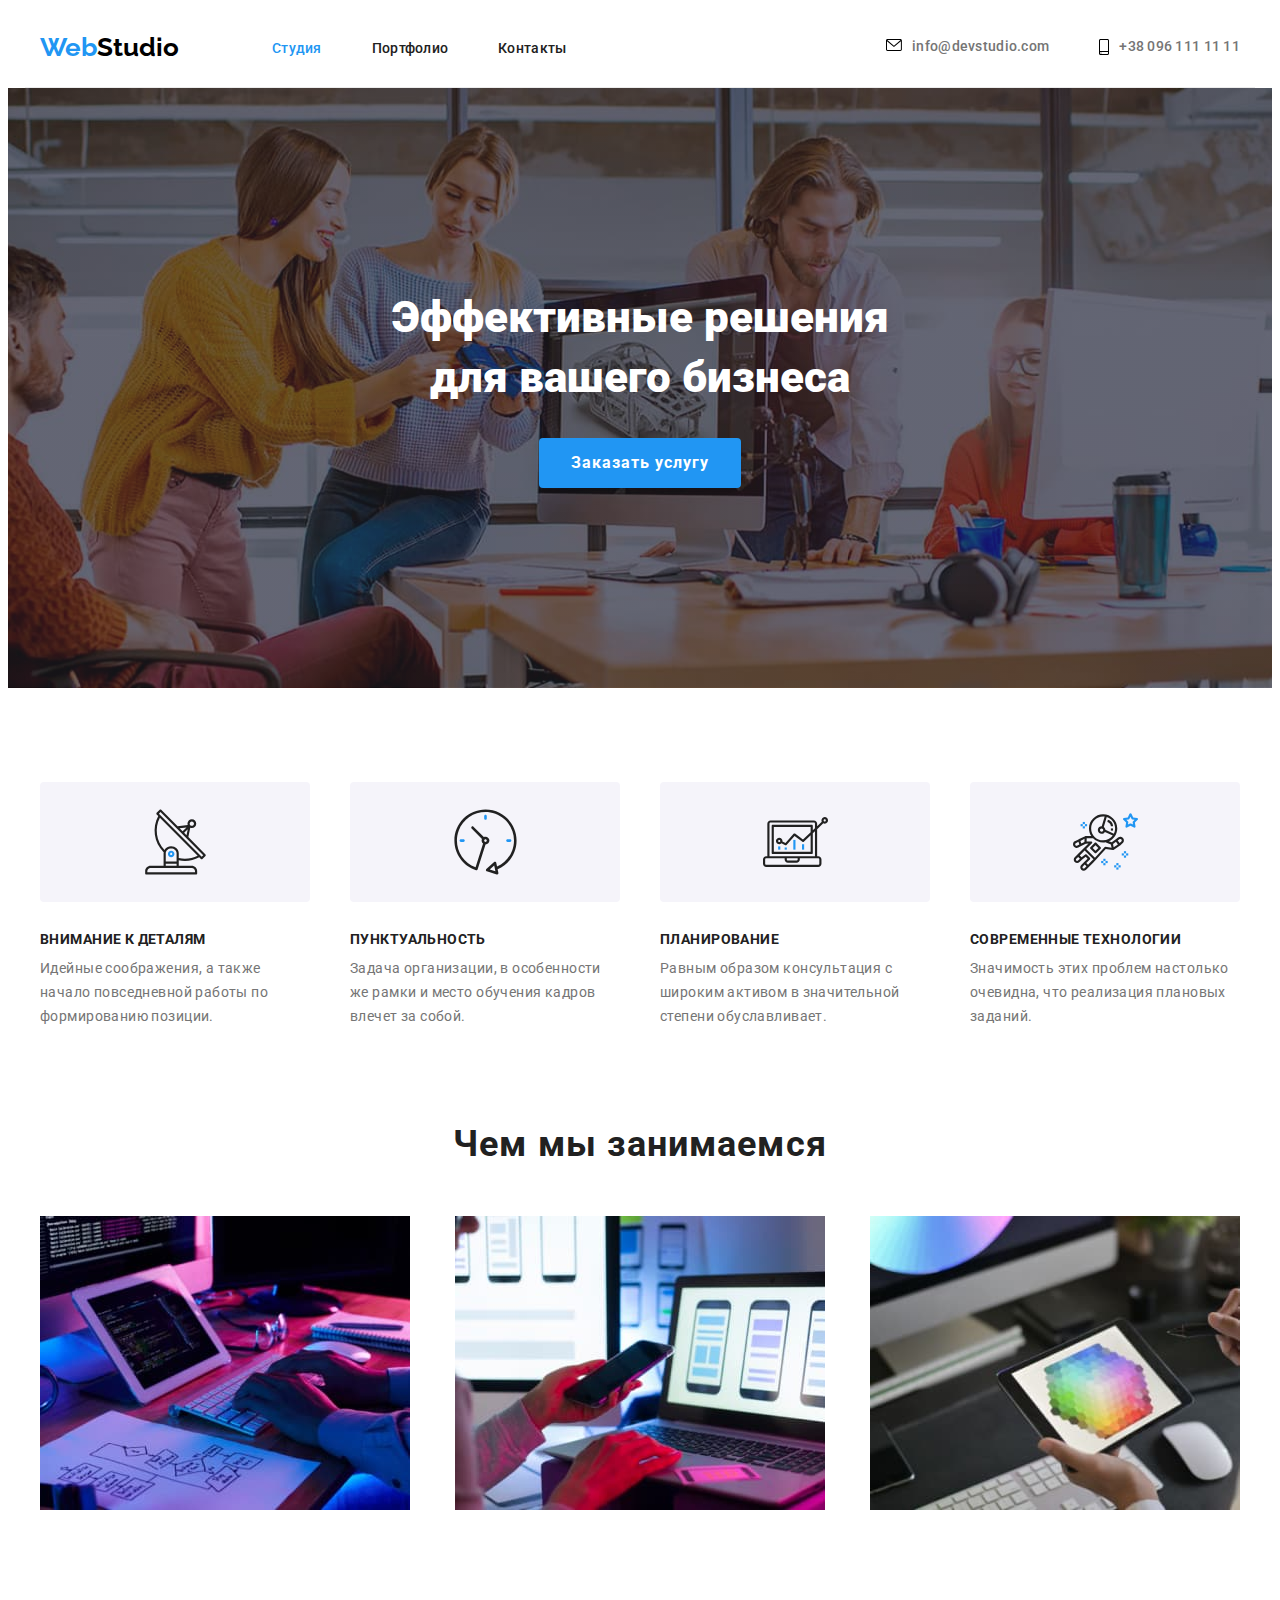
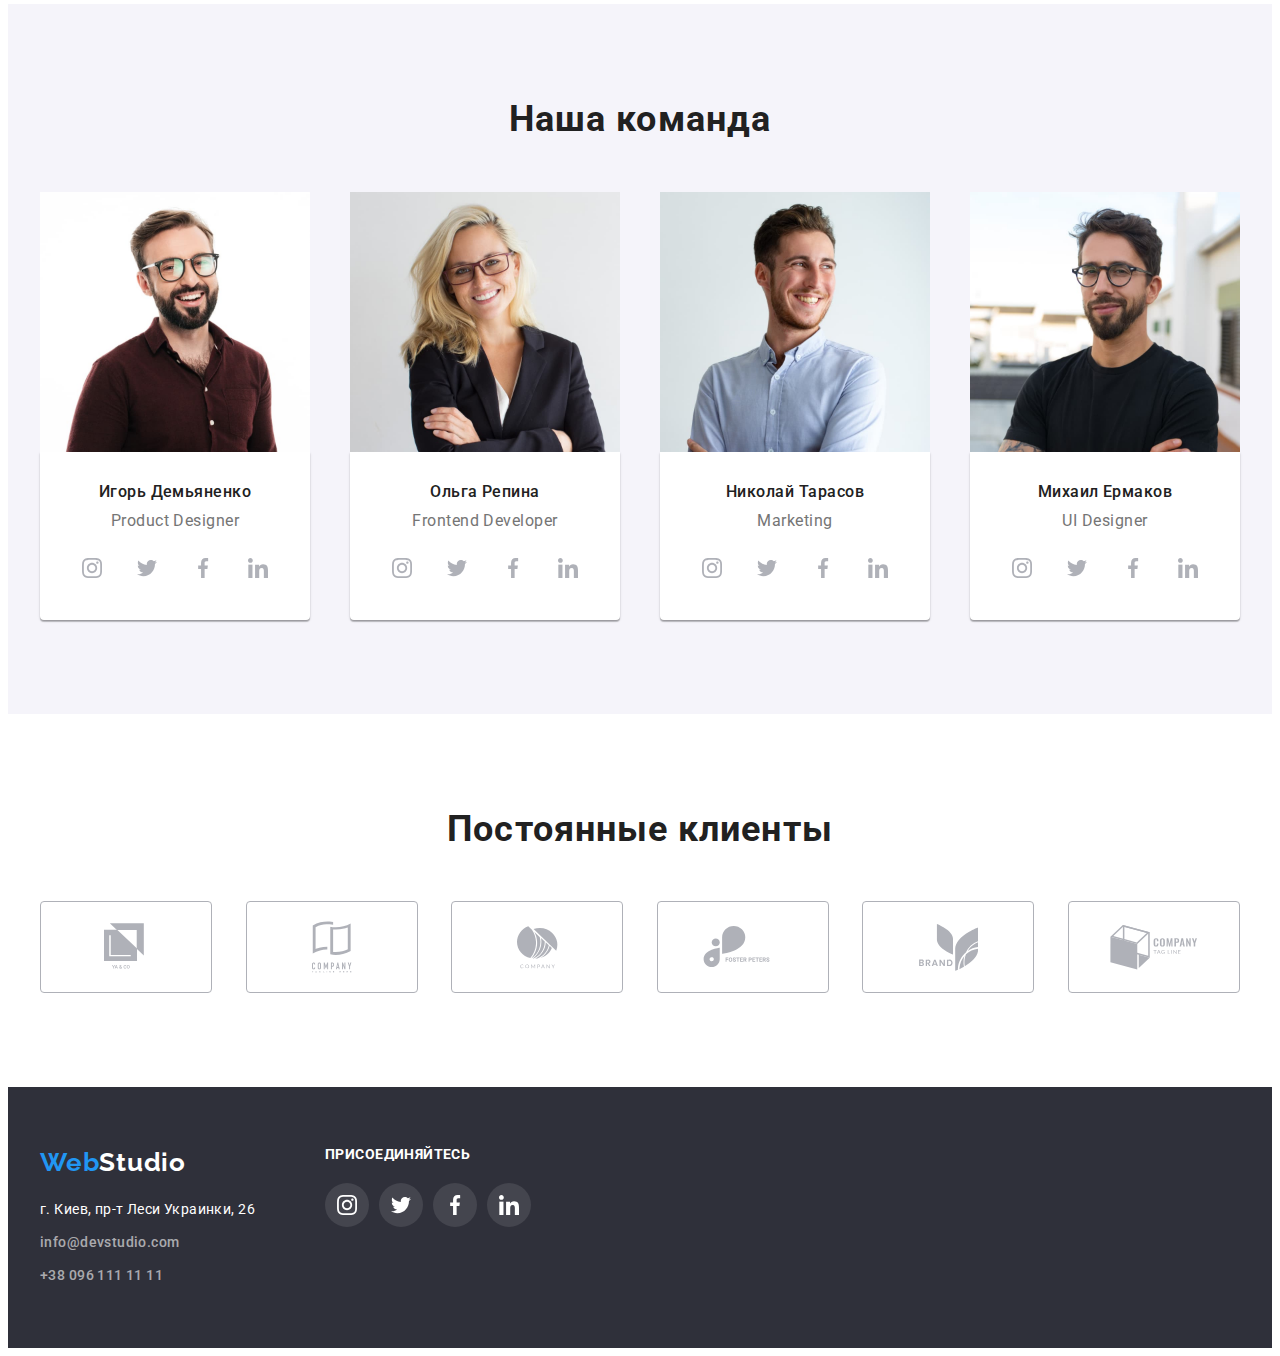
==== index.html @ 3fcf1eee "Initial commit" ====
<!DOCTYPE html>
<html lang="ru">
  <head>
    <meta charset="UTF-8" />
    <meta http-equiv="X-UA-Compatible" content="IE=edge" />
    <meta name="viewport" content="width=device-width, initial-scale=1.0" />
    <title>WebStudio</title>
    <link
      rel="stylesheet"
      href="https://cdnjs.cloudflare.com/ajax/libs/modern-normalize/1.0.0/modern-normalize.min.css"
      integrity="sha512-ISS7cAi1PEhQ8jnbJpJZMd29NlhNj4AWYyLOSp2CE/CsHxTCu+r+t0D2yoJudVrd0/8fTVPUVDzY5Tvli75u/g=="
      crossorigin="anonymous"
    />
    <link rel="preconnect" href="https://fonts.gstatic.com" />
    <link rel="preconnect" href="https://fonts.gstatic.com" />
    <link
      href="https://fonts.googleapis.com/css2?family=Raleway:wght@700&family=Roboto:wght@400;500;700;900&display=swap"
      rel="stylesheet"
    />
    <link rel="stylesheet" href="./css/style.css" />
  </head>
  <body>
    <!--Шапка сайта-->
    <header class="page-header">
      <div class="container">
        <nav class="header-nav">
          <a href="./index.html" class="logo link">Web<span>Studio</span></a>
          <ul class="site-nav list">
            <li class="site-nav-item"><a href="./index.html" class="link current"> Студия </a></li>
            <li class="site-nav-item"><a href="./portfolio.html" class="link"> Портфолио </a></li>
            <li class="site-nav-item"><a href="" class="link"> Контакты </a></li>
          </ul>
        </nav>
        <ul class="auth-nav">
          <li class="auth-nav-item">
            <a href="mailto:" class="link current">
              <svg class="icon" width="16" height="12">
                <use href="./imeges/icons.svg#mail"></use>
              </svg>
              info@devstudio.com
            </a>
          </li>
          <li class="auth-nav-item">
            <a href="tel:" class="link">
              <svg class="icon" width="10" height="16">
                <use href="./imeges/icons.svg#tell"></use>
              </svg>
              +38 096 111 11 11
            </a>
          </li>
        </ul>
      </div>
    </header>
    <!-- Основной контейнер -->
    <main>
      <!--Главный заголовок-->
      <section class="hero-section">
        <div class="container">
          <h1 class="hero-title">
            Эффективные решения <br />
            для вашего бизнеса
          </h1>
          <button type="button" class="button primary">Заказать услугу</button>
        </div>
      </section>
      <!--Описание деятельности-->
      <section class="section-work">
        <div class="container">
          <ul class="section-work list">
            <li class="section-work item">
              <div class="section-work-box">
                <svg class="icon" width="65" height="70">
                  <use href="./imeges/icons.svg#antenna"></use>
                </svg>
              </div>
            </li>
            <li class="section-work item">
              <div class="section-work-box">
                <svg class="icon" width="65" height="70">
                  <use href="./imeges/icons.svg#clock"></use>
                </svg>
              </div>
            </li>
            <li class="section-work item">
              <div class="section-work-box">
                <svg class="icon" width="65" height="70">
                  <use href="./imeges/icons.svg#diagram"></use>
                </svg>
              </div>
            </li>
            <li class="section-work item">
              <div class="section-work-box">
                <svg class="icon" width="65" height="70">
                  <use href="./imeges/icons.svg#astronaut"></use>
                </svg>
              </div>
            </li>
          </ul>
          <ul class="section-work list">
            <li class="section-work item">
              <div class="box">
                <h3 class="subtitle">Внимание к деталям</h3>
                <p class="text">Идейные соображения, а также начало повседневной работы по формированию позиции.</p>
              </div>
            </li>
            <li class="section-work item">
              <div class="box">
                <h3 class="subtitle">Пунктуальность</h3>
                <p class="text">Задача организации, в особенности же рамки и место обучения кадров влечет за собой.</p>
              </div>
            </li>
            <li class="section-work item">
              <div class="box">
                <h3 class="subtitle">Планирование</h3>
                <p class="text">Равным образом консультация с широким активом в значительной степени обуславливает.</p>
              </div>
            </li>
            <li class="section-work item">
              <div class="box">
                <h3 class="subtitle">Современные технологии</h3>
                <p class="text">Значимость этих проблем настолько очевидна, что реализация плановых заданий.</p>
              </div>
            </li>
          </ul>
        </div>
      </section>
      <!-- Чем мы занимаемся  -->
      <section class="section-description">
        <div class="container">
          <h2 class="title">Чем мы занимаемся</h2>
          <ul class="description-list">
            <li class="description-list-item">
              <img src="./imeges/photo1.jpg" width="370" height="294" alt="Рабочий стол програмиста" />
            </li>
            <li class="description-list-item">
              <img src="./imeges/photo2.jpg" width="370" height="294" alt="Разработчик мобильных приложений" />
            </li>
            <li class="description-list-item">
              <img src="./imeges/photo3.jpg" width="370" height="294" alt="Веб-дизайнер с планшетом" />
            </li>
          </ul>
        </div>
      </section>
      <!--Наша команда-->
      <section class="section-teem">
        <div class="container">
          <h2 class="title">Наша команда</h2>
          <ul class="teem-list">
            <li class="teem-list-item">
              <img class="img" src="./imeges/igor.jpg" width="270" height="260" alt="Игорь Демьяненко" />
              <div class="teem-list-wrapper">
                <h3 class="subtitle">Игорь Демьяненко</h3>
                <p class="text">Product Designer</p>
                <ul class="list">
                  <li class="item">
                    <a href="https://www.instagram.com/?hl=ru" class="link">
                      <svg class="icon" width="20" height="20">
                        <use href="./imeges/icons.svg#instagram"></use>
                      </svg>
                    </a>
                  </li>
                  <li class="item">
                    <a href="https://twitter.com/?lang=ru" class="link">
                      <svg class="icon" width="20" height="20">
                        <use href="./imeges/icons.svg#twitter"></use>
                      </svg>
                    </a>
                  </li>
                  <li class="item">
                    <a href="https://www.facebook.com/profile.php?id=100006098501438" class="link">
                      <svg class="icon" width="20" height="20">
                        <use href="./imeges/icons.svg#facebook"></use>
                      </svg>
                    </a>
                  </li>
                  <li class="item">
                    <a href="https://www.linkedin.com/learning?trk=homepage-learning_nav-header-logo" class="link">
                      <svg class="icon" width="20" height="20">
                        <use href="./imeges/icons.svg#linkedin"></use>
                      </svg>
                    </a>
                  </li>
                </ul>
              </div>
            </li>
            <li class="teem-list-item">
              <img class="img" src="./imeges/olga.jpg" width="270" height="260" alt="Ольга Репина" />
              <div class="teem-list-wrapper">
                <h3 class="subtitle">Ольга Репина</h3>
                <p class="text">Frontend Developer</p>
                <ul class="list">
                  <li class="item">
                    <a href="" class="link">
                      <svg class="icon" width="20" height="20">
                        <use href="./imeges/icons.svg#instagram"></use>
                      </svg>
                    </a>
                  </li>
                  <li class="item">
                    <a href="" class="link">
                      <svg class="icon" width="20" height="20">
                        <use href="./imeges/icons.svg#twitter"></use>
                      </svg>
                    </a>
                  </li>
                  <li class="item">
                    <a href="" class="link">
                      <svg class="icon" width="20" height="20">
                        <use href="./imeges/icons.svg#facebook"></use>
                      </svg>
                    </a>
                  </li>
                  <li class="item">
                    <a href="" class="link">
                      <svg class="icon" width="20" height="20">
                        <use href="./imeges/icons.svg#linkedin"></use>
                      </svg>
                    </a>
                  </li>
                </ul>
              </div>
            </li>
            <li class="teem-list-item">
              <img class="img" src="./imeges/nickolay.jpg" width="270" height="260" alt="Николай Тарасов" />
              <div class="teem-list-wrapper">
                <h3 class="subtitle">Николай Тарасов</h3>
                <p class="text">Marketing</p>
                <ul class="list">
                  <li class="item">
                    <a href="" class="link">
                      <svg class="icon" width="20" height="20">
                        <use href="./imeges/icons.svg#instagram"></use>
                      </svg>
                    </a>
                  </li>
                  <li class="item">
                    <a href="" class="link">
                      <svg class="icon" width="20" height="20">
                        <use href="./imeges/icons.svg#twitter"></use>
                      </svg>
                    </a>
                  </li>
                  <li class="item">
                    <a href="" class="link">
                      <svg class="icon" width="20" height="20">
                        <use href="./imeges/icons.svg#facebook"></use>
                      </svg>
                    </a>
                  </li>
                  <li class="item">
                    <a href="" class="link">
                      <svg class="icon" width="20" height="20">
                        <use href="./imeges/icons.svg#linkedin"></use>
                      </svg>
                    </a>
                  </li>
                </ul>
              </div>
            </li>
            <li class="teem-list-item">
              <img class="img" src="./imeges/misha.jpg" width="270" height="260" alt="Михаил Ермаков" />
              <div class="teem-list-wrapper">
                <h3 class="subtitle">Михаил Ермаков</h3>
                <p class="text">UI Designer</p>
                <ul class="list">
                  <li class="item">
                    <a href="" class="link">
                      <svg class="icon" width="20" height="20">
                        <use href="./imeges/icons.svg#instagram"></use>
                      </svg>
                    </a>
                  </li>
                  <li class="item">
                    <a href="" class="link">
                      <svg class="icon" width="20" height="20">
                        <use href="./imeges/icons.svg#twitter"></use>
                      </svg>
                    </a>
                  </li>
                  <li class="item">
                    <a href="" class="link">
                      <svg class="icon" width="20" height="20">
                        <use href="./imeges/icons.svg#facebook"></use>
                      </svg>
                    </a>
                  </li>
                  <li class="item">
                    <a href="" class="link">
                      <svg class="icon" width="20" height="20">
                        <use href="./imeges/icons.svg#linkedin"></use>
                      </svg>
                    </a>
                  </li>
                </ul>
              </div>
            </li>
          </ul>
        </div>
      </section>
      <!-- Постоянные клиенты -->
      <section class="section-clients">
        <div class="container">
          <h2 class="title">Постоянные клиенты</h2>
          <ul class="list">
            <li class="item">
              <a href="" class="link">
                <svg class="icon" width="44" height="49">
                  <use href="./imeges/icons.svg#logo1"></use>
                </svg>
              </a>
            </li>
            <li class="item">
              <a href="" class="link">
                <svg class="icon" width="40" height="52">
                  <use href="./imeges/icons.svg#logo2"></use>
                </svg>
              </a>
            </li>
            <li class="item">
              <a href="" class="link">
                <svg class="icon" width="41" height="43">
                  <use href="./imeges/icons.svg#logo3"></use>
                </svg>
              </a>
            </li>
            <li class="item">
              <a href="" class="link">
                <svg class="icon" width="80" height="42">
                  <use href="./imeges/icons.svg#logo4"></use>
                </svg>
              </a>
            </li>
            <li class="item">
              <a href="" class="link">
                <svg class="icon" width="59" height="47">
                  <use href="./imeges/icons.svg#logo5"></use>
                </svg>
              </a>
            </li>
            <li class="item">
              <a href="" class="link">
                <svg class="icon" width="88" height="45">
                  <use href="./imeges/icons.svg#logo6"></use>
                </svg>
              </a>
            </li>
          </ul>
        </div>
      </section>
    </main>
    <!-- Футер -->
    <footer class="page-footer">
      <div class="container">
        <div class="address-box">
          <a href="./index.html" class="logo link">Web<span>Studio</span></a>
          <address class="address-footer">г. Киев, пр-т Леси Украинки, 26</address>
          <ul class="auth-nav-footer list">
            <li class="auth-nav item"><a href="mailto:" class="link"> info@devstudio.com </a></li>
            <li class="auth-nav item"><a href="tel:" class="link"> +38 096 111 11 11 </a></li>
          </ul>
        </div>
        <div class="link-box">
          <p class="text">присоединяйтесь</p>
          <ul class="list">
            <li class="item">
              <a href="" class="link">
                <svg class="icon" width="20" height="20">
                  <use href="./imeges/icons.svg#instagram"></use>
                </svg>
              </a>
            </li>
            <li class="item">
              <a href="" class="link">
                <svg class="icon" width="20" height="20">
                  <use href="./imeges/icons.svg#twitter"></use>
                </svg>
              </a>
            </li>
            <li class="item">
              <a href="" class="link">
                <svg class="icon" width="20" height="20">
                  <use href="./imeges/icons.svg#facebook"></use>
                </svg>
              </a>
            </li>
            <li class="item">
              <a href="" class="link">
                <svg class="icon" width="20" height="20">
                  <use href="./imeges/icons.svg#linkedin"></use>
                </svg>
              </a>
            </li>
          </ul>
        </div>
      </div>
    </footer>
  </body>
</html>
---- css/style.css ----
:root {
  --primery-color-text: #757575;
  --title-text-color: #212121;
  --link-color: #212121;
  --bg-link-color: #f5f4fa;
  --hover-link-color: #ffffff;
  --bg-hover-link-color: #2196f3;
  --accent-color: #2196f3;
}

/* общие стили */
body {
  background-color: #ffffff;
  color: var(--primery-color-text);
  font-family: 'Roboto', sans-serif;
  font-style: normal;
}

h1,
h2,
h3,
h4,
h5,
h6,
p {
  margin: 0;
}

ul,
ol {
  margin: 0;
  padding: 0;
}

.link {
  text-decoration: none;
}

.list {
  list-style: none;
}

img {
  display: block;
}

button {
  cursor: pointer;
  font-family: inherit;
  color: var(--link-color);
  background: var(--bg-link-color);
  font-family: 'Roboto', sans-serif;
  border: 0px;
}

li {
  list-style: none;
}

a:hover {
  text-decoration: none;
}

.container {
  width: 1200px;
  margin: 0 auto;
  padding: 0 15px;
}

.visually-hidden {
  position: absolute !important;
  clip: rect(1px 1px 1px 1px);
  clip: rect(1px, 1px, 1px, 1px);
  padding: 0 !important;
  border: 0 !important;
  height: 1px !important;
  width: 1px !important;
  overflow: hidden;
}

/* ====================================header============================== */
.page-header .container {
  display: flex;
  justify-content: space-between;
  align-items: center;
  padding-top: 24px;
  padding-bottom: 24px;
  border-bottom: 1px solid #ECECEC;
}

.auth-nav .icon {
  display: flex;
  margin-right: 10px;
}

.auth-nav .link {
  display: flex;
}

.container .header-nav {
  display: flex;
  align-items: center;
}

.auth-nav .auth-nav-item {
  display: flex;
}

.site-nav-item:not(:last-child) {
  margin-right: 50px;
}

.auth-nav-item:not(:first-child) {
  margin-left: 50px;
}

.page-header .header-nav {
  display: flex;
}

.page-header .site-nav {
  display: flex;
}

.page-header .auth-nav  {
  display: flex;
}


.page-header .logo {
  color: #2196f3;
  font-family: "Raleway", sans-serif;
  font-weight: bold;
  font-size: 26px;
  line-height: 1.19;
  margin-right: 93px;
}

.page-header .logo span {
  color: black;
  font-family: "Raleway", sans-serif;
}

.site-nav .link {
  color: var(--link-color);
  font-weight: 500;
  font-size: 14px;
  line-height: 1.06;
  letter-spacing: 0.02em;
}

.site-nav .link:hover,
.site-nav .link:focus {
  color: var(--accent-color);
}

.site-nav .link.current {
  color: var(--accent-color);
}

.auth-nav .link {
  color: #757575;
  font-weight: 500;
  font-size: 14px;
  line-height: 1.06;
  letter-spacing: 0.02em;
}

.auth-nav .link:hover,
.auth-nav .link:focus {
  color: var(--accent-color);
}

.auth-nav .link:hover,
.auth-nav .link:focus {
  fill: var(--accent-color);
}

/* =======================================Футер===================== */
.page-footer {
  background: #2f303a;
}

.page-footer .container {
  display: flex;
  padding-top: 60px;
  padding-bottom: 60px;
}

.page-footer .address-box {
  margin-right: 70px;
}

.link-box .list {
  display: flex;
}


.link-box .link {
  display: flex;
  display: flex;
  width: 44px;
  height: 44px;
  justify-content: center;
  align-items: center;
  background-color: rgba(255, 255, 255, 0.1);
  border-radius: 50%;
}

.link-box .link:hover,
.link-box .link:focus {
  background-color: var(--accent-color);
}

.link-box .icon {
  fill: #FFFFFF;
}

.link-box .item:not(:last-child) {
  margin-right: 10px;
}

.link-box .text {
  font-weight: bold;
  font-size: 14px;
  line-height: 1.14;
  letter-spacing: 0.03em;
  text-transform: uppercase;
  color: #FFFFFF;
  margin-bottom: 20px;
}

.page-footer .auth-nav.item:not(:last-child) {
  margin-bottom: 9px;
}

.page-footer .address-footer {
  font-style: normal;
  font-size: 14px;
  line-height: 1.71;
  letter-spacing: 0.03em;
  color: #ffffff;
  margin-bottom: 9px;
}

.page-footer .link {
  font-size: 14px;
  line-height: 1.71;
  letter-spacing: 0.03em;
  color: rgba(255, 255, 255, 0.6);
}

.auth-nav-footer .link:hover,
.auth-nav-footer .link:focus {
  color: var(--accent-color);
}

.page-footer .logo {
  display: block;
  font-family: "Raleway",
  sans-serif;
  font-weight: bold;
  font-size: 26px;
  line-height: 1.2;
  letter-spacing: 0.03em;
  color: #2196f3;
  margin-bottom: 20px;
}

.page-footer span {
  color: #ffffff;
  font-family: "Raleway", sans-serif;
}

/* ============================Основной контент студия==============================*/

/* =================================Главный заголовок ===============================*/
.hero-section {
  background-color: #2f303a;
  background-image:linear-gradient(rgba(47, 48, 58, 0.4),
  rgba(47, 48, 58, 0.4)), url("../imeges/bg-hero.jpg");
  background-repeat: no-repeat;
  background-position: center;
}

.hero-section .container {
  padding-top: 200px;
  padding-bottom: 200px;
}

.container .button.primary {
  display: block;
  margin-top: 30px;
  margin-left: auto;
  margin-right: auto;
}

.hero-section .hero-title {
  font-style: normal;
  font-weight: 900;
  font-size: 44px;
  line-height: 1.36;
  text-align: center;
  color: #ffffff;
}

.button.primary {
  font-family: "Roboto", sans-serif;
  font-style: normal;
  font-weight: 700;
  font-size: 16px;
  line-height: 1.87;
  letter-spacing: 0.06em;
  color: var(--hover-link-color);
  background: var(--accent-color);
  box-shadow: 0px 4px 4px rgba(0, 0, 0, 0.15);
  border: 0px;
  border-radius: 4px;
  padding: 10px 32px;
}
/* =================================Главный заголовок ===============================*/



/* =========================Описание деятельности==================================== */
.section-work .section-work-box {
  display: flex;
  justify-content:center;
  align-items: center;
  width: 270px;
  height: 120px;
  background: #F5F4FA;
  border-radius: 4px;
  margin-bottom: 30px;
}
.section-work .container {
  padding-bottom: 94px;
  padding-top: 94px;
}

.section-work .section-work.list {
  display: flex;
  justify-content:space-between;
  align-items: center;
}

.section-work .section-work.item {
  width: 270px;
}

.section-work .subtitle {
  font-weight: 700;
  font-size: 14px;
  line-height: 1.14;
  letter-spacing: 0.03em;
  text-transform: uppercase;
  color: var(--title-text-color);
  margin-bottom: 10px;
}

.section-work .text {
  font-size: 14px;
  line-height: 1.71;
  letter-spacing: 0.03em;
  color: var(--primery-color-text);
}
/* =========================Описание деятельности==================================== */



/* =====================================Чем мы занимаемся============================= */

.section-description .description-list {
  display: flex;
  justify-content:space-between;
  padding-bottom: 94px;
}

.section-description .title {
  font-weight: 700;
  font-size: 36px;
  line-height: 1.2;
  text-align: center;
  letter-spacing: 0.03em;
  color: var(--title-text-color);
  margin-bottom: 50px;
}
/* =====================================Чем мы занимаемся============================= */



/* ========================================Наша команда================================ */
.section-teem {
  background-color: #F5F4FA;
}

.section-teem .container {
  padding-top: 94px;
  padding-bottom: 94px;
}

.section-teem .teem-list-wrapper{
  background: #FFFFFF;
  box-shadow: 0px 1px 3px rgba(0, 0, 0, 0.12),
  0px 1px 1px rgba(0, 0, 0, 0.14),
  0px 2px 1px rgba(0, 0, 0, 0.2);
  border-radius: 0px 0px 4px 4px;
}

.section-teem .teem-list-wrapper {
  padding: 30px;
}

.teem-list-wrapper .icon {
  fill: #afb1b8;
}

.teem-list-wrapper .list {
  display: flex;
  justify-content: space-between;
}


.teem-list-wrapper .item:hover .icon {
  fill: #FFFFFF;
}

.teem-list-wrapper .link:hover {
  background-color: var(--accent-color);
}

.teem-list-wrapper .link:focus {
  background-color: var(--accent-color);
}

.teem-list-wrapper .item:focus .icon {
    fill: #FFFFFF;
}

.teem-list-wrapper .link {
  display: flex;
  width: 44px;
  height: 44px;
  justify-content: center;
  align-items: center;
  border-radius: 50%;
}

.section-teem .teem-list {
  display: flex;
  justify-content: space-between;
  flex-wrap: wrap;
}

.section-teem .title {
  font-weight: 700;
  font-size: 36px;
  line-height: 1.2;
  text-align: center;
  letter-spacing: 0.03em;
  color: var(--title-text-color);
  margin-bottom: 50px;
}

.section-teem .subtitle {
  font-weight: 500;
  font-size: 16px;
  line-height: 1.2;
  letter-spacing: 0.03em;
  color: var(--title-text-color);
  margin-bottom: 10px;
  text-align: center;
}

.section-teem .text {
  font-weight: 400;
  font-size: 16px;
  line-height: 1.2;
  letter-spacing: 0.03em;
  color: var(--primery-color-text);
  text-align: center;
  margin-bottom: 16px;
}
/* ========================================Наша команда================================ */



/* =======================================Постоянные клиенты======================= */

.section-clients .list {
  display: flex;
  justify-content: space-between;
}

.section-clients .item{
  display: flex;
}

.section-clients .icon {
  fill:#afb1b8;
}

.section-clients .link:hover {
  border: 1px solid var(--accent-color);
}

.section-clients .link:hover .icon {
  fill: var(--accent-color);
}

.section-clients .link:focus {
  border: 1px solid var(--accent-color);
}

.section-clients .link:focus .icon {
  fill: var(--accent-color);
}

.section-clients .link {
  display: flex;
  width: 170px;
  height: 90px;
  justify-content: center;
  align-items: center;
  border: 1px solid #AFB1B8;
  border-radius: 4px;
}

.section-clients .container {
  margin-bottom: 94px;
  margin-top: 94px;
}

.section-clients .title {
  font-weight: 700;
  font-size: 36px;
  line-height: 1.2;
  text-align: center;
  letter-spacing: 0.03em;
  color: var(--title-text-color);
  margin-bottom: 50px;
}
/* =======================================Постоянные клиенты======================= */











/* ==================================Основной контент Портфолио================= */

/* =============================Фильтр портфолио=================================== */

.portfolio-filter .portfolio-filter-list {
  display: flex;
  justify-content: center;
}

.portfolio-filter .container {
  margin-top: 94px;
  margin-bottom: 50px;
}

.portfolio-filter .portfolio-filter-list-item:not(:last-child) {
  margin-right: 8px;
}

.button.secondary {
  font-weight: 500;
  font-size: 16px;
  line-height: 1.62;
  text-align: center;
  border-radius: 4px;
  color: var(--link-color);
  background: var(--bg-link-color);
  border: 0px;
  padding: 6px 22px;
}

.button.secondary:hover,
.button.secondary:focus {
  background: var(--accent-color);
  box-shadow: 0px 3px 1px rgba(0, 0, 0, 0.1), 0px 1px 2px rgba(0, 0, 0, 0.08),
    0px 2px 2px rgba(0, 0, 0, 0.12);
  color: var(--hover-link-color);
}
/* =============================Фильтр портфолио=================================== */




/* ==============================Карточки============================================== */

.portfolio-work .portfolio-work-list {
  display: flex;
  flex-wrap: wrap;
  margin-top: -30px;
  margin-left: -30px;
}

.portfolio-work .portfolio-work-list-item:hover,
.portfolio-work .portfolio-work-list-item:hover {
  box-shadow: 0px 1px 1px rgba(0, 0, 0, 0.12),
  0px 4px 4px rgba(0, 0, 0, 0.06),
  1px 4px 6px rgba(0, 0, 0, 0.16);
}

.portfolio-work .portfolio-work-list-item {
  display: block;
  margin-top: 30px;
  margin-left: 30px;
  width: calc(100% / 3 - 30px);
}

.portfolio-work .container {
  padding-bottom: 94px;
}

.portfolio-work .portfolio-work-wrapper {
  padding: 20px 24px;
  border: 1px solid #EEEEEE;
  border-top: none;
}

.portfolio-work .subtitle {
  font-weight: 700;
  font-size: 18px;
  line-height: 2;
  letter-spacing: 0.06em;
  color: var(--title-text-color);
  margin-bottom: 4px;
}

.portfolio-work .text {
  font-family: Roboto;
  font-style: normal;
  font-weight: normal;
  font-size: 16px;
  line-height: 1.87;
  letter-spacing: 0.03em;
  color: var(--primery-color-text);
}
/* ==============================Карточки============================================== */
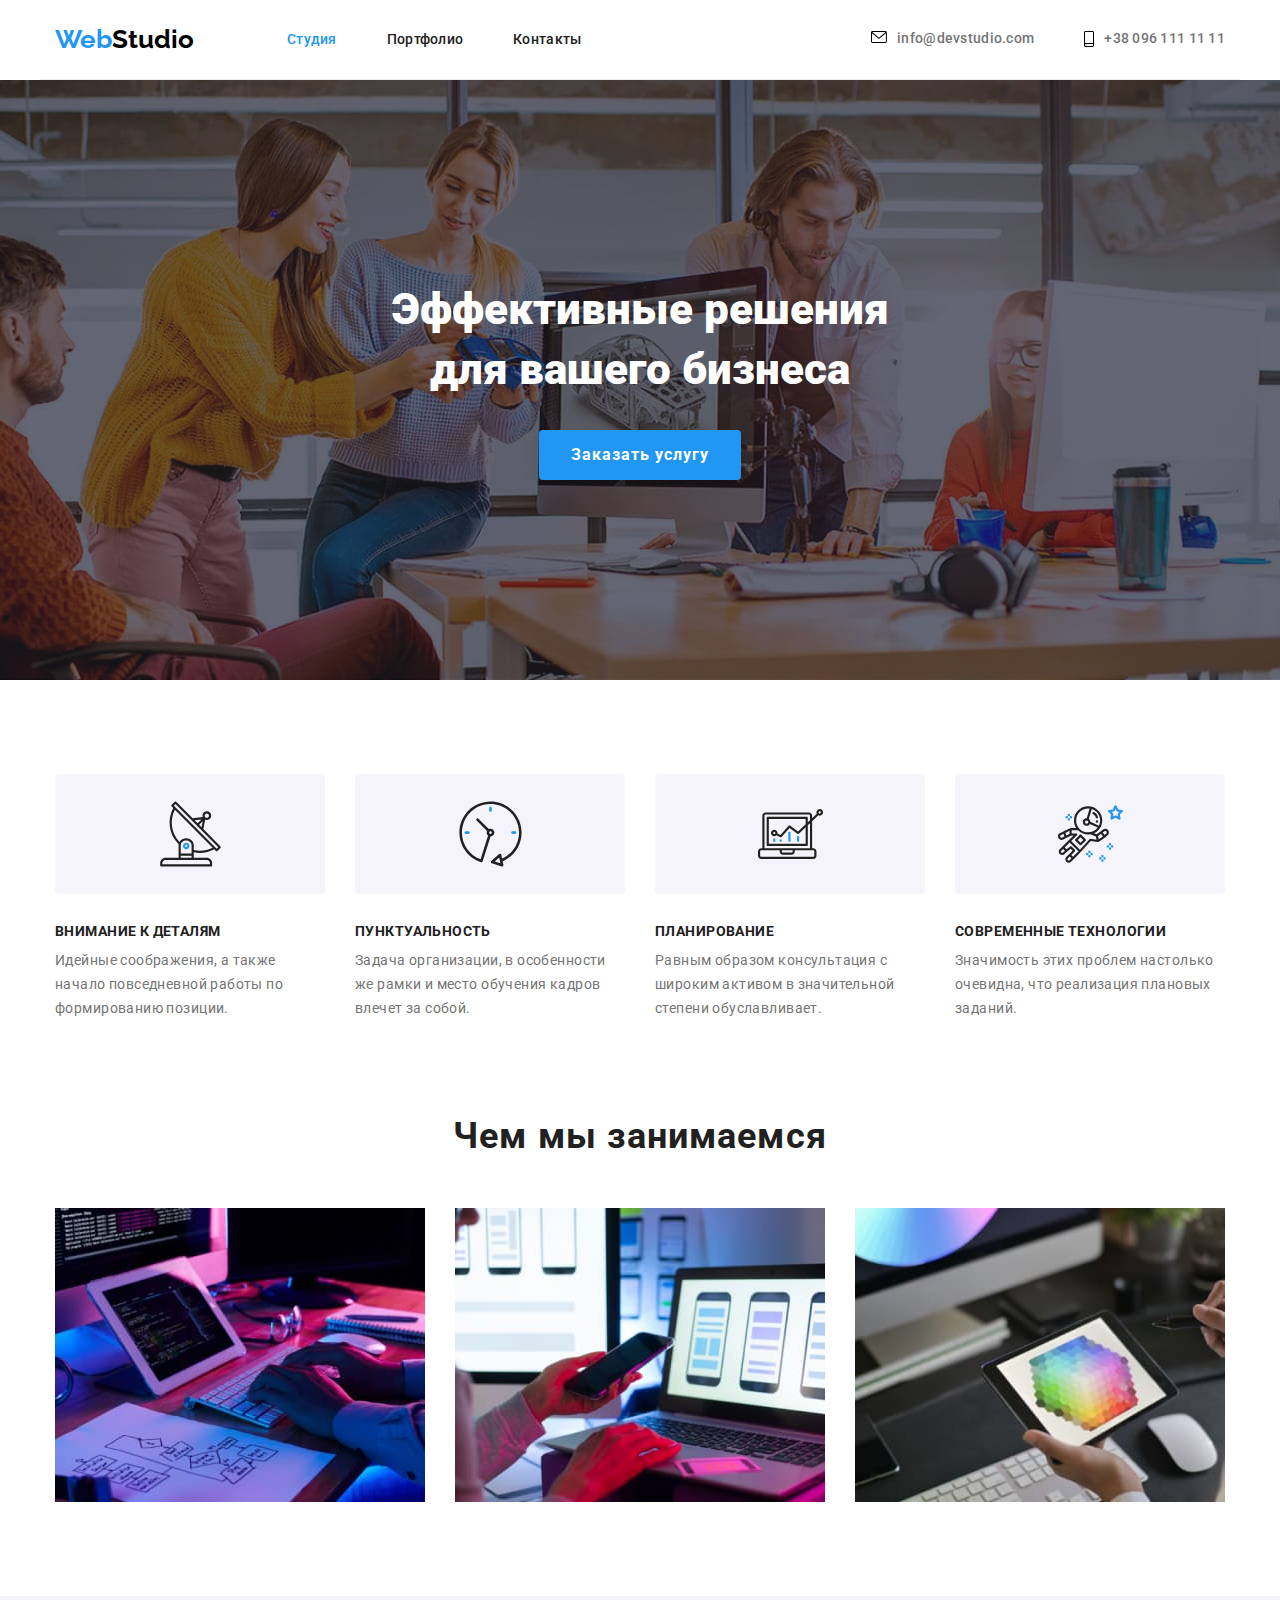
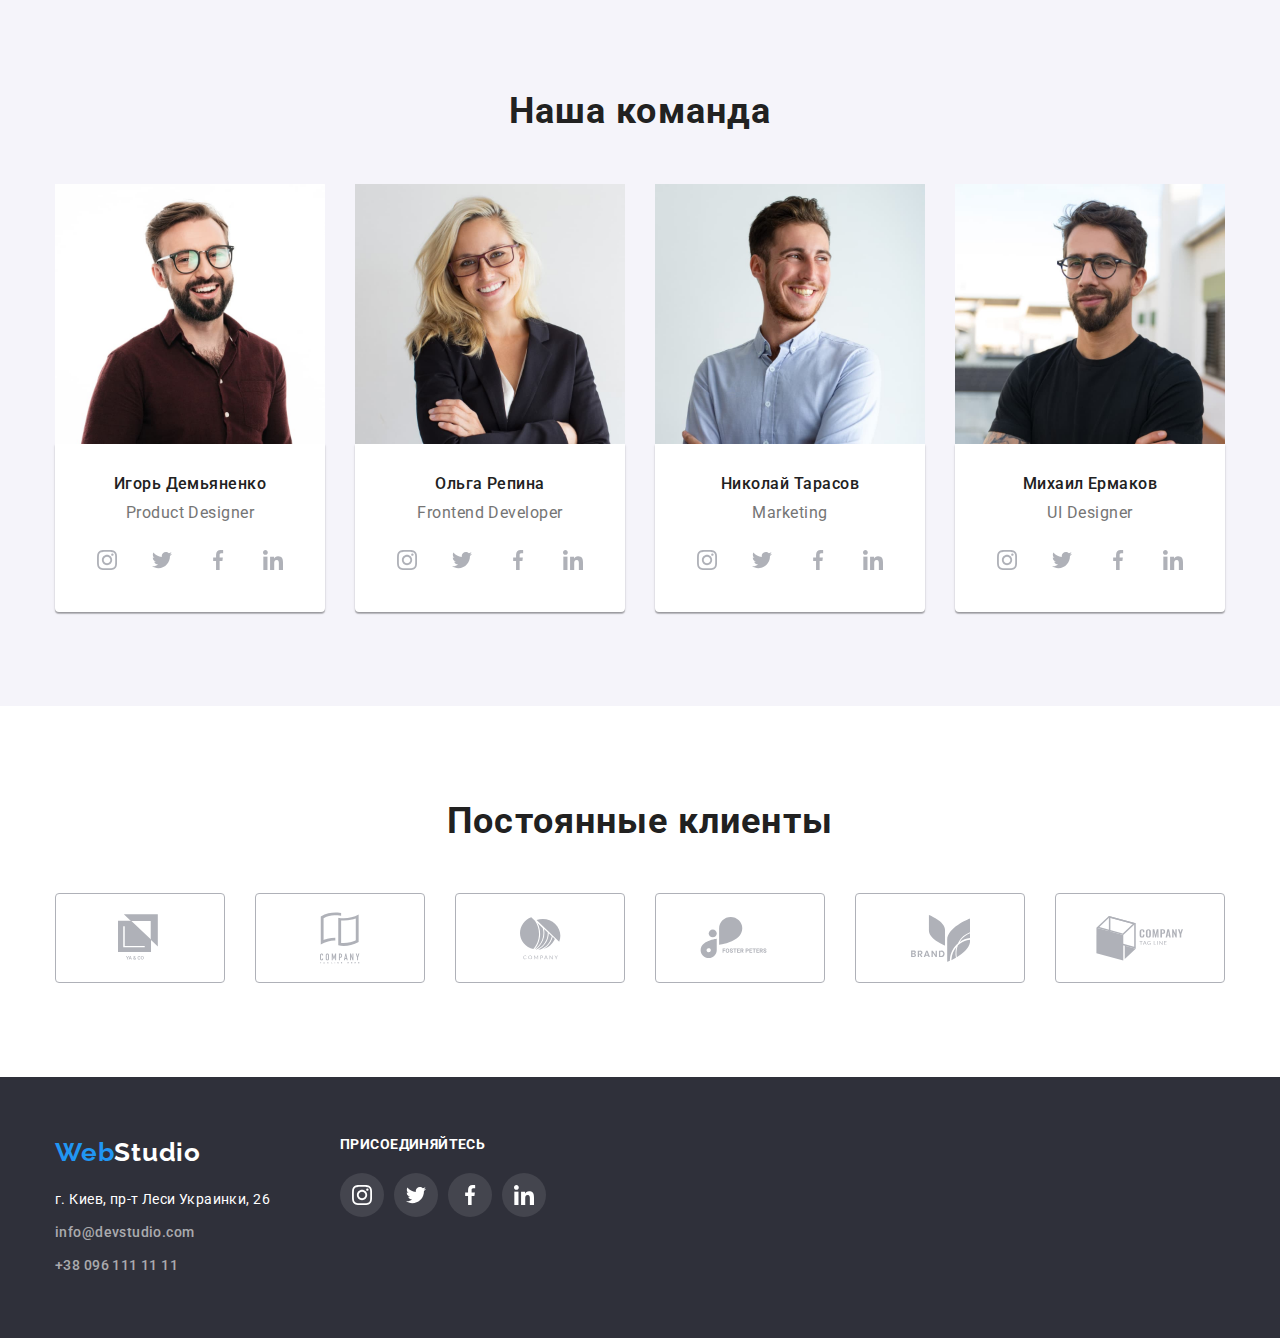
==== commit f8b5dc8d: "modern-normalize проверил и добавил ссылки на instagram и так дальше" ====
--- a/index.html
+++ b/index.html
@@ -5,12 +5,7 @@
     <meta http-equiv="X-UA-Compatible" content="IE=edge" />
     <meta name="viewport" content="width=device-width, initial-scale=1.0" />
     <title>WebStudio</title>
-    <link
-      rel="stylesheet"
-      href="https://cdnjs.cloudflare.com/ajax/libs/modern-normalize/1.0.0/modern-normalize.min.css"
-      integrity="sha512-ISS7cAi1PEhQ8jnbJpJZMd29NlhNj4AWYyLOSp2CE/CsHxTCu+r+t0D2yoJudVrd0/8fTVPUVDzY5Tvli75u/g=="
-      crossorigin="anonymous"
-    />
+    <link rel="stylesheet" href="./modern-normalize.css" />
     <link rel="preconnect" href="https://fonts.gstatic.com" />
     <link rel="preconnect" href="https://fonts.gstatic.com" />
     <link
@@ -28,7 +23,7 @@
           <ul class="site-nav list">
             <li class="site-nav-item"><a href="./index.html" class="link current"> Студия </a></li>
             <li class="site-nav-item"><a href="./portfolio.html" class="link"> Портфолио </a></li>
-            <li class="site-nav-item"><a href="" class="link"> Контакты </a></li>
+            <li class="site-nav-item"><a href="./contacts.html" class="link"> Контакты </a></li>
           </ul>
         </nav>
         <ul class="auth-nav">
@@ -63,7 +58,7 @@
           <button type="button" class="button primary">Заказать услугу</button>
         </div>
       </section>
-      <!--Описание деятельности-->
+      <!--Описание иконок-->
       <section class="section-work">
         <div class="container">
           <ul class="section-work list">
--- a/css/style.css
+++ b/css/style.css
@@ -78,7 +78,7 @@
   overflow: hidden;
 }
 
-/* ====================================header============================== */
+/* =============header====== */
 .page-header .container {
   display: flex;
   justify-content: space-between;
@@ -176,7 +176,7 @@
   fill: var(--accent-color);
 }
 
-/* =======================================Футер===================== */
+/* ===========Футер====== */
 .page-footer {
   background: #2f303a;
 }
@@ -272,9 +272,9 @@
   font-family: "Raleway", sans-serif;
 }
 
-/* ============================Основной контент студия==============================*/
-
-/* =================================Главный заголовок ===============================*/
+/* ====Основной контент студия=====*/
+
+/* ======Главный заголовок =======*/
 .hero-section {
   background-color: #2f303a;
   background-image:linear-gradient(rgba(47, 48, 58, 0.4),
@@ -318,11 +318,11 @@
   border-radius: 4px;
   padding: 10px 32px;
 }
-/* =================================Главный заголовок ===============================*/
-
-
-
-/* =========================Описание деятельности==================================== */
+/* =======Главный заголовок =======*/
+
+
+
+/* =====Описание деятельности======== */
 .section-work .section-work-box {
   display: flex;
   justify-content:center;
@@ -364,11 +364,11 @@
   letter-spacing: 0.03em;
   color: var(--primery-color-text);
 }
-/* =========================Описание деятельности==================================== */
-
-
-
-/* =====================================Чем мы занимаемся============================= */
+/* =======Описание иконок========= */
+
+
+
+/* ============Чем мы занимаемся====== */
 
 .section-description .description-list {
   display: flex;
@@ -385,11 +385,11 @@
   color: var(--title-text-color);
   margin-bottom: 50px;
 }
-/* =====================================Чем мы занимаемся============================= */
-
-
-
-/* ========================================Наша команда================================ */
+/* =========Чем мы занимаемся====== */
+
+
+
+/* ==========Наша команда============= */
 .section-teem {
   background-color: #F5F4FA;
 }
@@ -481,11 +481,11 @@
   text-align: center;
   margin-bottom: 16px;
 }
-/* ========================================Наша команда================================ */
-
-
-
-/* =======================================Постоянные клиенты======================= */
+/*=============Наша команда========= */
+
+
+
+/* =====Постоянные клиенты===== */
 
 .section-clients .list {
   display: flex;
@@ -540,21 +540,21 @@
   color: var(--title-text-color);
   margin-bottom: 50px;
 }
-/* =======================================Постоянные клиенты======================= */
-
-
-
-
-
-
-
-
-
-
-
-/* ==================================Основной контент Портфолио================= */
-
-/* =============================Фильтр портфолио=================================== */
+/* ========Постоянные клиенты==== */
+
+
+
+
+
+
+
+
+
+
+
+/* ===Контент Портфолио===== */
+
+/* ======Фильтр портфолио============ */
 
 .portfolio-filter .portfolio-filter-list {
   display: flex;
@@ -589,12 +589,12 @@
     0px 2px 2px rgba(0, 0, 0, 0.12);
   color: var(--hover-link-color);
 }
-/* =============================Фильтр портфолио=================================== */
-
-
-
-
-/* ==============================Карточки============================================== */
+/* ======Фильтр портфолио======== */
+
+
+
+
+/* ========Карточки========== */
 
 .portfolio-work .portfolio-work-list {
   display: flex;
@@ -645,4 +645,4 @@
   letter-spacing: 0.03em;
   color: var(--primery-color-text);
 }
-/* ==============================Карточки============================================== */
+ /* ========Карточки==== */
